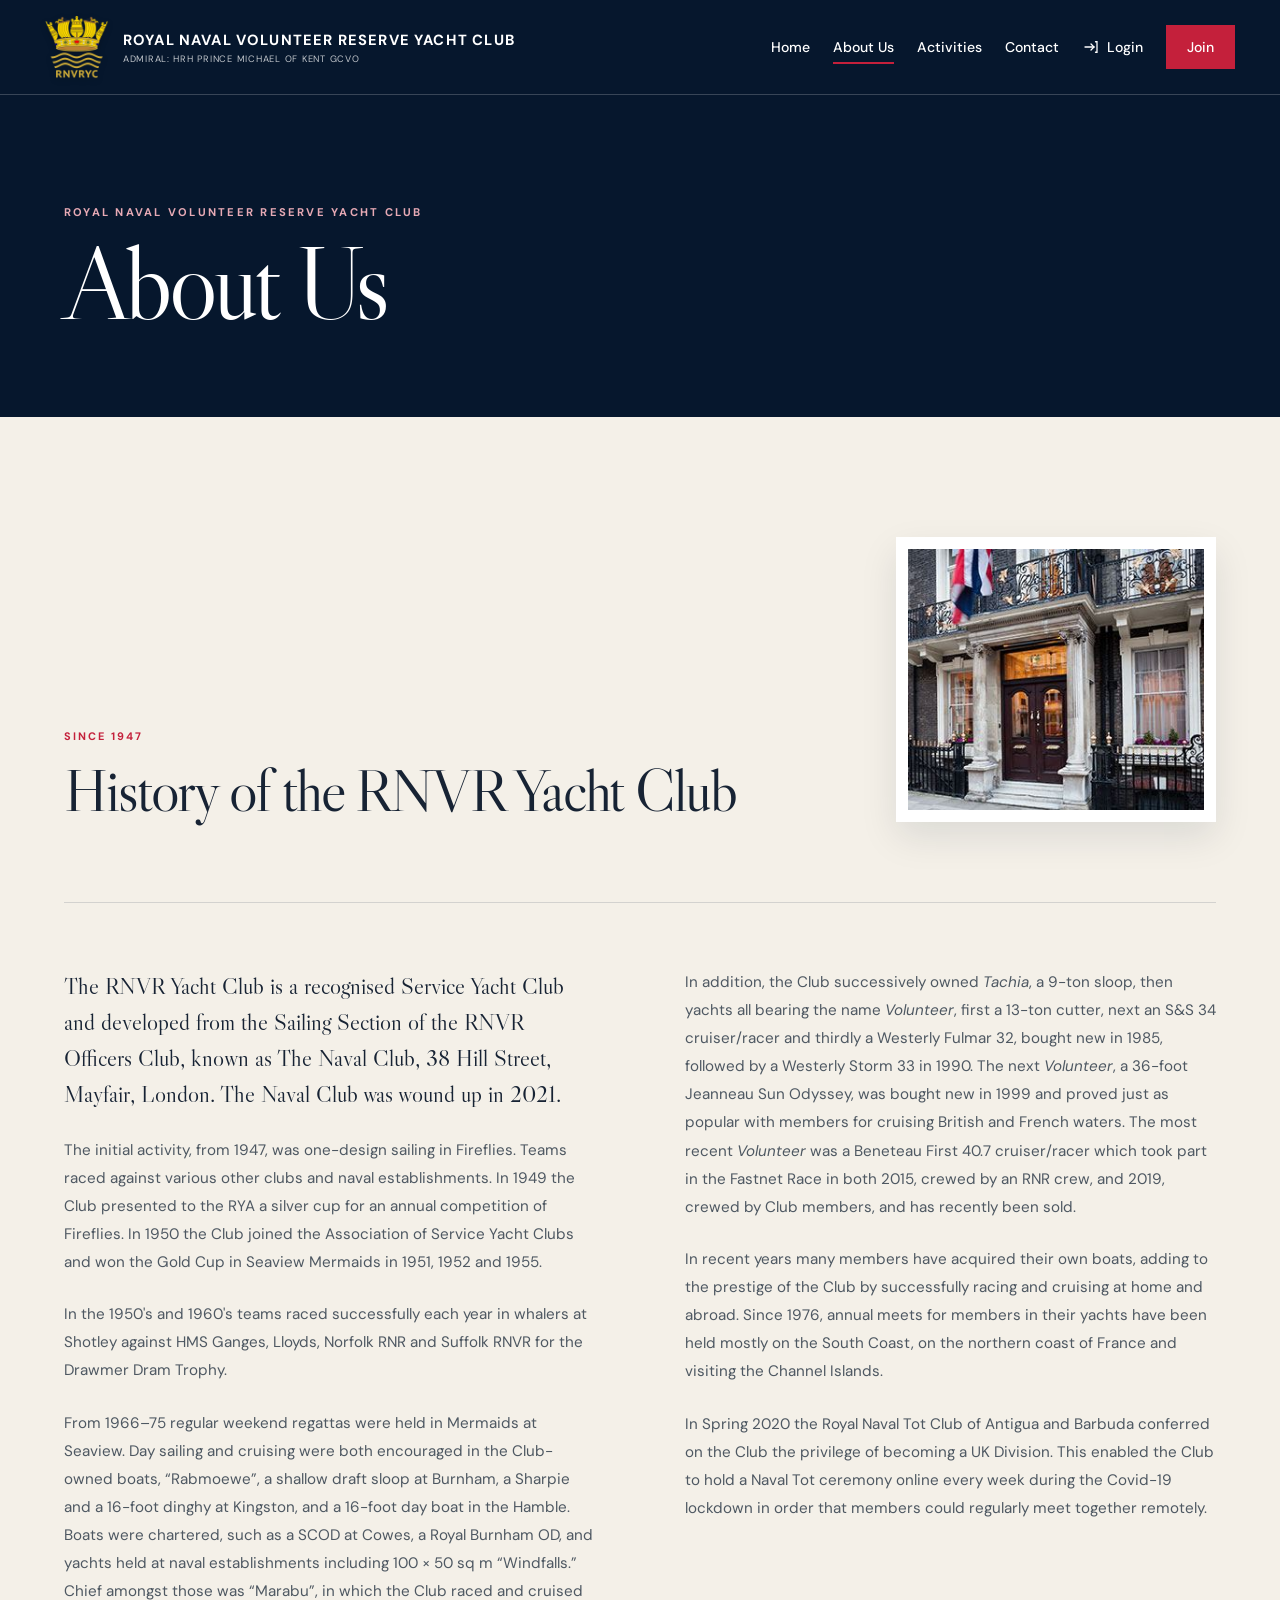
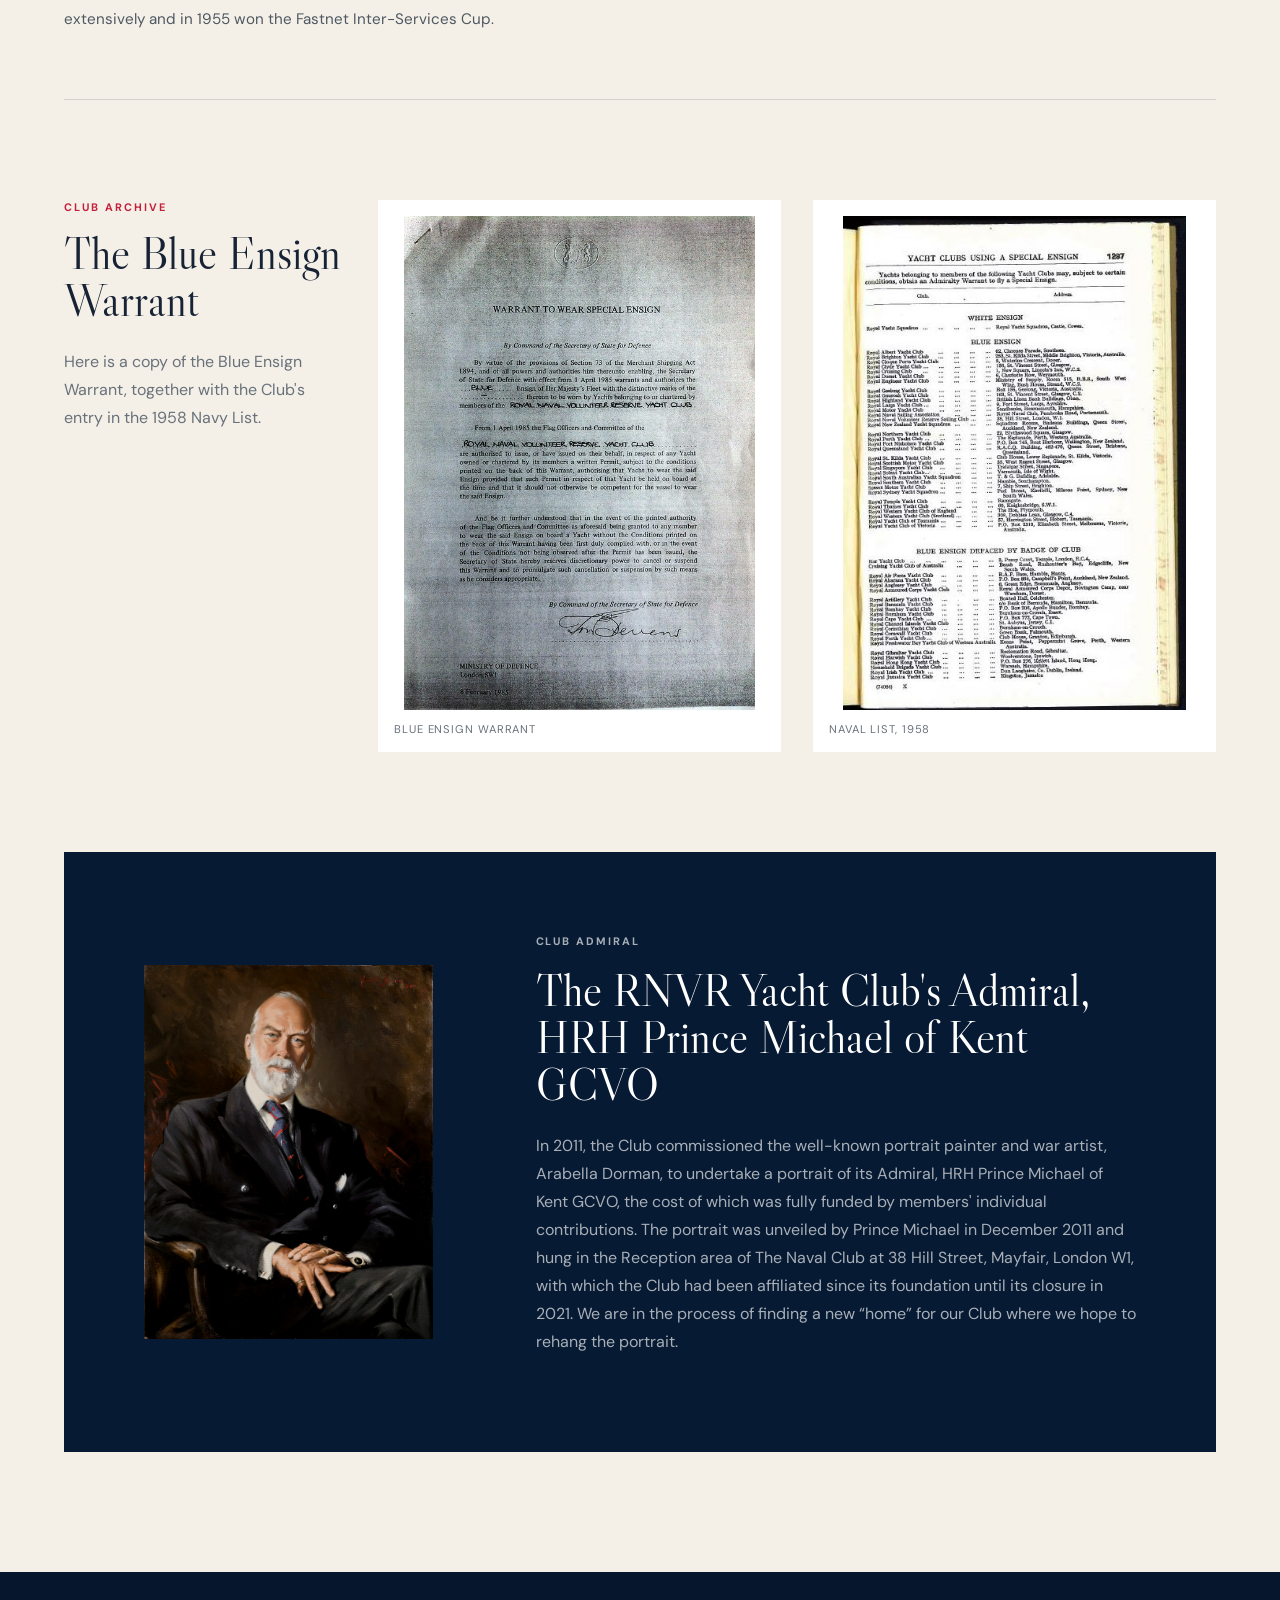
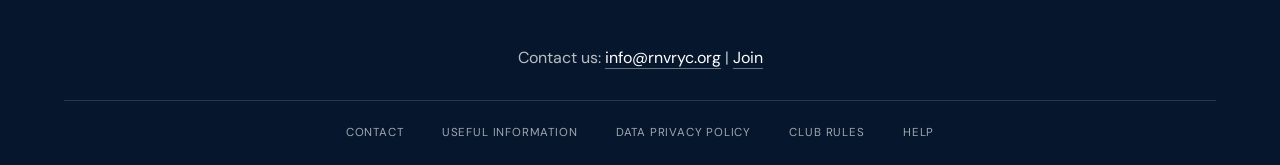
==== about.html @ a98f9b78 "init" ====
<!doctype html>
<html lang="en">
<head>
  <meta charset="utf-8">
  <meta name="viewport" content="width=device-width, initial-scale=1">
  <meta name="description" content="About the Royal Naval Volunteer Reserve Yacht Club, its history and how to contact us.">
  <title>About Us | RNVR Yacht Club</title>
  <link rel="icon" type="image/png" href="assets/favicon.png">
  <link rel="preconnect" href="https://fonts.googleapis.com">
  <link rel="preconnect" href="https://fonts.gstatic.com" crossorigin>
  <link href="https://fonts.googleapis.com/css2?family=DM+Sans:wght@400;500;600;700&amp;family=Libre+Caslon+Display&amp;display=swap" rel="stylesheet">
  <link rel="stylesheet" href="styles.css">
</head>
<body class="info-page about-page">
  <a class="skip-link" href="#main">Skip to content</a>
  <header class="site-header privacy-header">
    <div class="header-inner">
      <a class="brand" href="index.html">
        <img class="brand-crest" src="assets/rnvryc-logo.png" alt="">
        <span><strong>Royal Naval Volunteer Reserve Yacht Club</strong><small>Admiral: HRH Prince Michael of Kent GCVO</small></span>
      </a>
      <button class="menu-toggle" type="button" aria-expanded="false" aria-controls="primary-nav"><span></span><span></span><span></span><b>Menu</b></button>
      <nav id="primary-nav" class="primary-nav" aria-label="Main navigation"><a href="index.html">Home</a><a class="active" href="about.html">About Us</a><a href="activities.html">Activities</a><a href="contact.html">Contact</a><a class="member-link login-link" href="https://www.rnvryc.org/Sys/Login"><svg viewBox="0 0 24 24" aria-hidden="true"><path d="M4 12h12"></path><path d="m12 8 4 4-4 4"></path><path d="M18 5h2v14h-2"></path></svg><span>Login</span></a><a class="nav-join" href="join.html">Join</a></nav>
    </div>
  </header>

  <main id="main">
    <header class="info-hero about-hero">
      <p>Royal Naval Volunteer Reserve Yacht Club</p>
      <h1>About Us</h1>
    </header>

    <section class="history-section section">
      <div class="history-heading">
        <div>
          <p class="about-section-label">Since 1947</p>
          <h2>History of the RNVR Yacht Club</h2>
        </div>
        <img src="assets/history-naval-club.jpg" alt="The Naval Club at 38 Hill Street, Mayfair">
      </div>

      <div class="history-copy">
        <p>The RNVR Yacht Club is a recognised Service Yacht Club and developed from the Sailing Section of the RNVR Officers Club, known as The Naval Club, 38 Hill Street, Mayfair, London. The Naval Club was wound up in 2021.</p>
        <p>The initial activity, from 1947, was one-design sailing in Fireflies. Teams raced against various other clubs and naval establishments. In 1949 the Club presented to the RYA a silver cup for an annual competition of Fireflies. In 1950 the Club joined the Association of Service Yacht Clubs and won the Gold Cup in Seaview Mermaids in 1951, 1952 and 1955.</p>
        <p>In the 1950's and 1960's teams raced successfully each year in whalers at Shotley against HMS Ganges, Lloyds, Norfolk RNR and Suffolk RNVR for the Drawmer Dram Trophy.</p>
        <p>From 1966–75 regular weekend regattas were held in Mermaids at Seaview. Day sailing and cruising were both encouraged in the Club-owned boats, “Rabmoewe”, a shallow draft sloop at Burnham, a Sharpie and a 16-foot dinghy at Kingston, and a 16-foot day boat in the Hamble. Boats were chartered, such as a SCOD at Cowes, a Royal Burnham OD, and yachts held at naval establishments including 100 × 50 sq m “Windfalls.” Chief amongst those was “Marabu”, in which the Club raced and cruised extensively and in 1955 won the Fastnet Inter-Services Cup.</p>
        <p>In addition, the Club successively owned <em>Tachia</em>, a 9-ton sloop, then yachts all bearing the name <em>Volunteer</em>, first a 13-ton cutter, next an S&amp;S 34 cruiser/racer and thirdly a Westerly Fulmar 32, bought new in 1985, followed by a Westerly Storm 33 in 1990. The next <em>Volunteer</em>, a 36-foot Jeanneau Sun Odyssey, was bought new in 1999 and proved just as popular with members for cruising British and French waters. The most recent <em>Volunteer</em> was a Beneteau First 40.7 cruiser/racer which took part in the Fastnet Race in both 2015, crewed by an RNR crew, and 2019, crewed by Club members, and has recently been sold.</p>
        <p>In recent years many members have acquired their own boats, adding to the prestige of the Club by successfully racing and cruising at home and abroad. Since 1976, annual meets for members in their yachts have been held mostly on the South Coast, on the northern coast of France and visiting the Channel Islands.</p>
        <p>In Spring 2020 the Royal Naval Tot Club of Antigua and Barbuda conferred on the Club the privilege of becoming a UK Division. This enabled the Club to hold a Naval Tot ceremony online every week during the Covid-19 lockdown in order that members could regularly meet together remotely.</p>
      </div>

      <div class="history-documents">
        <div>
          <p class="about-section-label">Club archive</p>
          <h3>The Blue Ensign Warrant</h3>
          <p>Here is a copy of the Blue Ensign Warrant, together with the Club's entry in the 1958 Navy List.</p>
        </div>
        <figure><img src="assets/history-blue-ensign-warrant.jpg" alt="The RNVR Yacht Club Blue Ensign Warrant"><figcaption>Blue Ensign Warrant</figcaption></figure>
        <figure><img src="assets/history-naval-list-1958.jpg" alt="RNVR Yacht Club entry in the 1958 Navy List"><figcaption>Naval List, 1958</figcaption></figure>
      </div>

      <div class="history-admiral">
        <img src="assets/prince-michael-portrait.jpg" alt="Portrait of HRH Prince Michael of Kent GCVO">
        <div>
          <p class="about-section-label">Club Admiral</p>
          <h3>The RNVR Yacht Club's Admiral, HRH Prince Michael of Kent GCVO</h3>
          <p>In 2011, the Club commissioned the well-known portrait painter and war artist, Arabella Dorman, to undertake a portrait of its Admiral, HRH Prince Michael of Kent GCVO, the cost of which was fully funded by members' individual contributions. The portrait was unveiled by Prince Michael in December 2011 and hung in the Reception area of The Naval Club at 38 Hill Street, Mayfair, London W1, with which the Club had been affiliated since its foundation until its closure in 2021. We are in the process of finding a new “home” for our Club where we hope to rehang the portrait.</p>
        </div>
      </div>
    </section>
  </main>

  <footer>
    <p class="exact-contact">Contact us: <a href="mailto:info@rnvryc.org">info@rnvryc.org</a> | <a href="join.html">Join</a></p>
    <nav class="footer-nav" aria-label="Footer navigation">
      <a href="contact.html">Contact</a><a href="useful-information.html">Useful information</a><a href="privacy.html">Data Privacy Policy</a><a href="club-rules.html">Club Rules</a><a href="help.html">Help</a>
    </nav>
  </footer>
  <script src="script.js"></script>
</body>
</html>
---- styles.css ----
:root {
  --navy: #071a33;
  --navy-2: #0d294d;
  --brand-blue: #06172d;
  --red: #c4203b;
  --cream: #f4f0e8;
  --paper: #fbfaf7;
  --ink: #172334;
  --muted: #69717a;
  --line: rgba(12, 32, 57, .14);
  --serif: "Libre Caslon Display", Georgia, serif;
  --sans: "DM Sans", Arial, sans-serif;
}

* { box-sizing: border-box; }
html { scroll-behavior: smooth; }
body { margin: 0; color: var(--ink); background: var(--paper); font-family: var(--sans); }
img { display: block; width: 100%; }
a { color: inherit; text-decoration: none; }
button { font: inherit; }
.skip-link { position: fixed; z-index: 100; top: -4rem; left: 1rem; padding: .8rem 1rem; background: white; }
.skip-link:focus { top: 1rem; }

.site-header { position: absolute; z-index: 20; top: 0; left: 0; right: 0; border-bottom: 1px solid rgba(255,255,255,.2); background: var(--brand-blue); color: white; }
.header-inner { max-width: 1440px; height: 94px; margin: auto; padding: 0 3.5vw; display: flex; align-items: center; justify-content: space-between; gap: 2rem; }
.brand { display: flex; align-items: center; gap: 14px; min-width: 340px; }
.brand-crest { width: 64px; height: 64px; object-fit: contain; filter: drop-shadow(0 2px 3px rgba(0,0,0,.22)); }
.brand strong { display: block; white-space: nowrap; letter-spacing: .08em; font-size: .92rem; text-transform: uppercase; }
.brand small { display: block; margin-top: 3px; font-size: .58rem; letter-spacing: .08em; opacity: .75; text-transform: uppercase; }
.primary-nav { display: flex; align-items: center; gap: clamp(1rem, 1.8vw, 2rem); font-size: .88rem; font-weight: 500; }
.primary-nav > a, .nav-group > button { position: relative; color: white; background: none; border: 0; padding: 12px 0; cursor: pointer; white-space: nowrap; }
.login-link { display: inline-flex; align-items: center; gap: 7px; }
.login-link svg { width: 18px; height: 18px; fill: none; stroke: currentColor; stroke-width: 1.7; stroke-linecap: round; }
.primary-nav .active::after { content: ""; position: absolute; height: 2px; left: 0; right: 0; bottom: 4px; background: var(--red); }
.nav-group { position: relative; }
.nav-group button span { margin-left: 3px; opacity: .65; }
.dropdown { position: absolute; top: calc(100% + 8px); left: -20px; width: 210px; padding: 10px; background: white; color: var(--navy); box-shadow: 0 20px 40px rgba(0,0,0,.16); opacity: 0; visibility: hidden; transform: translateY(-6px); transition: .2s; }
.dropdown a { display: block; padding: 11px 12px; font-size: .82rem; }
.dropdown a:hover { background: var(--cream); }
.nav-group:hover .dropdown, .nav-group:focus-within .dropdown, .nav-group.open .dropdown { opacity: 1; visibility: visible; transform: none; }
.nav-join { padding: 12px 20px !important; border: 1px solid var(--red) !important; background: var(--red) !important; }
.nav-join:hover { border-color: #a9142d !important; background: #a9142d !important; }
.member-link { opacity: 1; }
.menu-toggle { display: none; border: 0; background: none; color: white; }

.hero { position: relative; min-height: 780px; height: 94vh; color: white; overflow: hidden; background: var(--navy); }
.hero-image { position: absolute; inset: 0; height: 100%; object-fit: cover; object-position: center; transform: scale(1.03); }
.hero-overlay { position: absolute; inset: 0; background: linear-gradient(90deg, rgba(3,17,36,.88) 0%, rgba(4,19,40,.53) 48%, rgba(5,20,40,.18) 100%), linear-gradient(0deg, rgba(4,18,38,.52), transparent 48%); }
.hero::after { content: ""; position: absolute; bottom: 0; left: 0; width: 100%; height: 6px; background: linear-gradient(90deg, var(--red) 0 30%, white 30% 65%, #244c86 65%); }
.hero-content { position: relative; z-index: 2; max-width: 1440px; height: 100%; margin: auto; padding: 185px 7vw 100px; display: flex; flex-direction: column; justify-content: center; align-items: flex-start; }
.eyebrow, .kicker { margin: 0 0 1.1rem; color: var(--red); font-size: .73rem; font-weight: 700; letter-spacing: .2em; text-transform: uppercase; }
.hero h1 { max-width: 900px; margin: 0; font-family: var(--serif); font-size: clamp(4rem, 7.6vw, 7.6rem); font-weight: 400; line-height: .94; letter-spacing: -.045em; }
.hero h1 em { color: #e8ded1; font-weight: 400; }
.hero-copy { max-width: 620px; margin: 2rem 0; font-size: clamp(1rem, 1.35vw, 1.25rem); line-height: 1.65; color: rgba(255,255,255,.8); }
.content-hero { min-height: 680px; height: 82vh; }
.hero-statement { max-width: 900px; margin: 0; font-family: var(--serif); font-size: clamp(1.8rem, 3.25vw, 3.5rem); line-height: 1.22; color: white; }
.hero-cta { margin-top: 2.2rem; min-width: 145px; }

@keyframes hero-image-in {
  from { opacity: .35; transform: scale(1.1); }
  to { opacity: 1; transform: scale(1.03); }
}
@keyframes hero-copy-in {
  from { opacity: 0; transform: translateY(28px); }
  to { opacity: 1; transform: translateY(0); }
}
.hero-image { animation: hero-image-in 1.4s cubic-bezier(.2,.7,.2,1) both; }
.hero-content h1 { animation: hero-copy-in .9s .18s cubic-bezier(.2,.7,.2,1) both; }
.hero-content .hero-cta { animation: hero-copy-in .8s .38s cubic-bezier(.2,.7,.2,1) both; }

.js-reveal .reveal { opacity: 0; transform: translateY(34px); transition: opacity .7s cubic-bezier(.2,.7,.2,1), transform .7s cubic-bezier(.2,.7,.2,1); transition-delay: var(--reveal-delay, 0ms); }
.js-reveal .reveal.reveal-left { transform: translateX(-34px); }
.js-reveal .reveal.reveal-right { transform: translateX(34px); }
.js-reveal .reveal.is-visible { opacity: 1; transform: translate(0, 0); }
.js-reveal .reveal-image { overflow: hidden; }
.js-reveal .reveal-image img { transform: scale(1.045); transition: transform 1s cubic-bezier(.2,.7,.2,1); }
.js-reveal .reveal-image.is-visible img { transform: scale(1); }
.hero-actions { display: flex; gap: 12px; flex-wrap: wrap; }
.button { display: inline-flex; align-items: center; justify-content: center; gap: 2.2rem; min-height: 54px; padding: 0 23px; font-size: .78rem; font-weight: 700; letter-spacing: .06em; text-transform: uppercase; transition: .25s; }
.button-primary { background: var(--red); color: white; }
.button-primary:hover { background: #a9142d; transform: translateY(-2px); }
.button-ghost { color: white; border: 1px solid rgba(255,255,255,.52); }
.button-ghost:hover { background: white; color: var(--navy); }
.scroll-cue { position: absolute; z-index: 2; right: 4vw; bottom: 45px; display: flex; flex-direction: column; align-items: center; gap: 9px; text-transform: uppercase; font-size: .62rem; letter-spacing: .22em; }
.scroll-cue i { font-size: 1.2rem; font-style: normal; }

.section { padding: 120px max(5vw, calc((100vw - 1280px)/2)); }
.section-label { display: flex; gap: 10px; align-items: center; margin-bottom: 3rem; color: var(--muted); font-size: .68rem; font-weight: 700; letter-spacing: .15em; text-transform: uppercase; }
.section-label span { color: var(--red); }
.section-label::after { content: ""; width: 60px; height: 1px; background: var(--line); }
.section-label.light { color: rgba(255,255,255,.55); }
.section-label.light::after { background: rgba(255,255,255,.25); }
.exact-intro { position: relative; display: grid; grid-template-columns: .65fr 1.35fr; gap: clamp(3rem, 7vw, 7rem); align-items: start; background: var(--paper); }
.exact-intro .intro-rule { width: 110px; height: 2px; margin-bottom: 3rem; background: linear-gradient(90deg, var(--red) 0 38%, var(--navy) 38% 100%); }
.club-title-row { display: flex; align-items: center; gap: 1.5rem; margin-bottom: 2.3rem; }
.club-overview h2 { max-width: 600px; margin: 0; }
.club-overview p { max-width: 680px; margin: 0; color: var(--muted); font-size: 1.08rem; line-height: 1.85; }
.club-pennant { flex: 0 0 auto; width: 165px; height: auto; }
.admiral-feature { width: 100%; max-width: 360px; background: var(--navy); color: white; }
.admiral-feature img { width: 100%; aspect-ratio: 4 / 4.6; object-fit: cover; object-position: center 22%; }
.admiral-feature > div { padding: clamp(1.5rem, 2.5vw, 2.25rem); }
.admiral-feature h3 { margin: 0 0 1rem; font-family: var(--serif); font-size: clamp(1.45rem, 2vw, 2rem); font-weight: 400; line-height: 1.1; }
.admiral-feature p { margin: 0; color: rgba(255,255,255,.68); font-family: var(--serif); font-size: .74rem; font-style: italic; line-height: 1.65; }
.intro-grid { display: grid; grid-template-columns: 1.1fr .9fr; gap: clamp(3rem, 8vw, 8rem); }
h2 { margin: 0; font-family: var(--serif); font-size: clamp(2.8rem, 4.7vw, 5rem); font-weight: 400; line-height: 1.04; letter-spacing: -.035em; }
.intro-copy { padding-top: 2.1rem; color: var(--muted); font-size: 1rem; line-height: 1.8; }
.intro-copy .lead { color: var(--ink); font-size: 1.2rem; }
.text-link { display: inline-flex; gap: 3rem; margin-top: 1.2rem; padding-bottom: 6px; color: var(--navy); border-bottom: 1px solid var(--navy); font-size: .76rem; font-weight: 700; letter-spacing: .08em; text-transform: uppercase; }
.stats { margin-top: 90px; border-top: 1px solid var(--line); border-bottom: 1px solid var(--line); display: grid; grid-template-columns: repeat(4, 1fr); }
.stats > div { padding: 36px 20px; border-right: 1px solid var(--line); }
.stats > div:first-child { padding-left: 0; }
.stats > div:last-child { border-right: 0; }
.stats strong { display: block; color: var(--navy); font-family: var(--serif); font-size: clamp(2.5rem, 4vw, 4rem); font-weight: 400; }
.stats sup { color: var(--red); font-family: var(--sans); font-size: .38em; }
.stats span { color: var(--muted); font-size: .68rem; letter-spacing: .1em; text-transform: uppercase; }

.programme { padding: 0; display: grid; grid-template-columns: 1fr 1fr; background: var(--navy); color: white; }
.programme-image { position: relative; min-height: 820px; overflow: hidden; }
.programme-image img { height: 100%; object-fit: cover; filter: saturate(.8) contrast(1.05); }
.programme-stamp { position: absolute; top: 0; right: 0; width: 150px; height: 150px; padding: 25px; background: var(--red); display: flex; flex-direction: column; justify-content: space-between; }
.programme-stamp strong { font-family: var(--serif); font-size: 2.4rem; font-weight: 400; }
.programme-stamp span { font-size: .65rem; line-height: 1.3; letter-spacing: .13em; text-transform: uppercase; }
.programme-content { padding: 90px clamp(3rem, 6vw, 7rem); display: flex; flex-direction: column; justify-content: center; }
.programme-content h2 { max-width: 610px; }
.programme-content > p:not(.kicker) { max-width: 590px; color: rgba(255,255,255,.68); line-height: 1.7; }
.programme-content .programme-lead { margin: 0 0 2.5rem; color: white; font-family: var(--serif); font-size: clamp(1.65rem, 2.6vw, 2.7rem); line-height: 1.26; letter-spacing: -.02em; }
.programme-detail { max-width: 590px; border-top: 1px solid rgba(255,255,255,.16); border-bottom: 1px solid rgba(255,255,255,.16); }
.programme-detail p { margin: 0; padding: 1.25rem 0; color: rgba(255,255,255,.64); font-size: .92rem; line-height: 1.65; }
.programme-detail p + p { border-top: 1px solid rgba(255,255,255,.12); }
.programme-content .programme-link { margin: 1.8rem 0 0; color: white; font-weight: 600; }
.programme-content .inline-link { color: white; border-bottom: 1px solid var(--red); }
.highlights { margin: 2rem 0; padding: 0; list-style: none; }
.highlights li { padding: 19px 0; border-top: 1px solid rgba(255,255,255,.15); display: grid; grid-template-columns: 46px 1fr; }
.highlights li > span { color: var(--red); font-size: .67rem; }
.highlights strong { font-family: var(--serif); font-size: 1.25rem; font-weight: 400; }
.highlights p { margin: 5px 0 0; color: rgba(255,255,255,.55); font-size: .84rem; line-height: 1.5; }
.button-light { align-self: flex-start; background: white; color: var(--navy); }
.button-light:hover { background: var(--cream); transform: translateY(-2px); }

.experiences-heading { display: grid; grid-template-columns: .55fr 1.3fr .7fr; gap: 3vw; align-items: end; margin-bottom: 55px; }
.experiences-heading .section-label { align-self: start; }
.experiences-heading > p { color: var(--muted); line-height: 1.7; }
.card-grid { display: grid; grid-template-columns: 1.3fr .7fr; grid-auto-rows: 365px; gap: 14px; }
.experience-card { position: relative; overflow: hidden; color: white; background: var(--navy); }
.experience-card img { height: 100%; object-fit: cover; transition: transform .55s; }
.experience-card::after { content: ""; position: absolute; inset: 0; background: linear-gradient(0deg, rgba(3,15,31,.88), transparent 65%); }
.experience-card:hover img { transform: scale(1.04); }
.experience-card > div { position: absolute; z-index: 2; left: 32px; right: 28px; bottom: 28px; }
.experience-card p { margin: 0 0 7px; color: #e5b4bc; font-size: .65rem; font-weight: 700; letter-spacing: .16em; text-transform: uppercase; }
.experience-card h3 { margin: 0; font-family: var(--serif); font-size: 2rem; font-weight: 400; }
.card-number { position: absolute; z-index: 2; top: 24px; left: 25px; font-size: .65rem; letter-spacing: .12em; }
.round-arrow { position: absolute; right: 0; bottom: 0; width: 44px; height: 44px; border: 1px solid rgba(255,255,255,.6); border-radius: 50%; display: grid; place-items: center; }
.card-wide { grid-column: 1 / -1; }
.card-wide img { object-position: center 40%; }

.benefits { background: #122b4b; color: white; }
.benefits-heading { margin-bottom: 70px; }
.benefits-heading > p { color: rgba(255,255,255,.62); line-height: 1.75; }
.benefit-list { border-top: 1px solid rgba(255,255,255,.2); }
.benefit-list > div { display: grid; grid-template-columns: .25fr 1fr 1fr; gap: 2rem; align-items: start; padding: 28px 0; border-bottom: 1px solid rgba(255,255,255,.15); }
.benefit-list span { color: var(--red); font-size: .68rem; }
.benefit-list strong { font-family: var(--serif); font-size: 1.45rem; font-weight: 400; }
.benefit-list p { margin: 0; color: rgba(255,255,255,.55); font-size: .9rem; line-height: 1.6; }
.benefits-copy { display: grid; grid-template-columns: 1fr 1fr; gap: 3rem; max-width: 980px; margin-top: 2.2rem; color: rgba(255,255,255,.68); line-height: 1.75; }
.benefits-copy p { margin: 0; }
.exact-benefits { display: grid; grid-template-columns: repeat(4, 1fr); gap: 14px; margin: 0; padding: 0; list-style: none; counter-reset: benefits; }
.exact-benefits li { position: relative; min-height: 245px; padding: 70px 24px 26px; border: 1px solid rgba(255,255,255,.16); background: rgba(255,255,255,.045); font-family: var(--serif); font-size: 1.2rem; line-height: 1.45; counter-increment: benefits; transition: transform .25s, background .25s, border-color .25s; }
.exact-benefits li::before { content: counter(benefits, decimal-leading-zero); position: absolute; top: 24px; left: 24px; color: var(--red); font-family: var(--sans); font-size: .66rem; letter-spacing: .1em; }
.exact-benefits li::after { content: ""; position: absolute; top: 30px; right: 24px; width: 34px; height: 1px; background: rgba(255,255,255,.25); }
.exact-benefits li:hover { transform: translateY(-4px); border-color: rgba(255,255,255,.35); background: rgba(255,255,255,.08); }
.six-cards { grid-template-columns: repeat(3, 1fr); grid-auto-rows: 320px; }
.six-cards .experience-card { grid-column: auto; }
.exact-experiences { background: var(--cream); }
.exact-contact { margin: 0; text-align: center; color: rgba(255,255,255,.72); }
.exact-contact a { color: white; border-bottom: 1px solid rgba(255,255,255,.4); }

.join-cta { position: relative; min-height: 590px; color: white; display: grid; place-items: center; text-align: center; overflow: hidden; }
.join-cta > img, .join-overlay { position: absolute; inset: 0; height: 100%; object-fit: cover; }
.join-overlay { background: rgba(4,20,42,.73); }
.join-content { position: relative; max-width: 760px; padding: 80px 25px; }
.join-content h2 { font-size: clamp(4rem, 8vw, 7.5rem); }
.join-content p:not(.eyebrow) { margin: 1.5rem auto 2rem; color: rgba(255,255,255,.78); font-size: 1.1rem; }

.events-section { background: var(--brand-blue); color: white; }
.events-heading { display: grid; grid-template-columns: .35fr 1.65fr; gap: 3rem; align-items: end; margin-bottom: 55px; }
.events-label { margin: 0 0 .7rem; color: var(--red); font-size: .7rem; font-weight: 700; letter-spacing: .2em; text-transform: uppercase; }
.events-table { width: 100%; border-collapse: collapse; border-top: 2px solid rgba(255,255,255,.75); }
.events-table th { padding: 18px 20px; color: rgba(255,255,255,.48); font-size: .65rem; font-weight: 700; letter-spacing: .12em; text-align: left; text-transform: uppercase; }
.events-table th:first-child { width: 18%; }
.events-table th:nth-child(2) { width: 39%; }
.events-table td { padding: 22px 20px; border-top: 1px solid rgba(255,255,255,.14); font-size: .9rem; line-height: 1.5; vertical-align: top; }
.events-table td:first-child { color: var(--red); font-size: .76rem; font-weight: 700; letter-spacing: .04em; white-space: nowrap; }
.events-table td:nth-child(2) { color: white; font-family: var(--serif); font-size: 1.15rem; }
.events-table td:last-child { color: rgba(255,255,255,.58); }
.events-table tbody tr { transition: background .2s; }
.events-table tbody tr:hover { background: rgba(255,255,255,.055); }
.event-type { color: var(--red); font-family: var(--sans); font-size: .62rem; font-weight: 700; letter-spacing: .08em; white-space: nowrap; }

.join-now { background: var(--paper); }
.join-heading { display: grid; grid-template-columns: 1.25fr .75fr; gap: 8vw; align-items: end; margin-bottom: 65px; }
.join-heading > p { margin: 0; color: var(--muted); font-size: 1.05rem; line-height: 1.7; }
.join-label { margin: 0 0 1rem; color: var(--red); font-size: .7rem; font-weight: 700; letter-spacing: .2em; text-transform: uppercase; }
.join-benefits { display: grid; grid-template-columns: repeat(2, 1fr); border-top: 1px solid var(--line); }
.join-benefits p { position: relative; min-height: 150px; margin: 0; padding: 30px 38px 30px 58px; border-right: 1px solid var(--line); border-bottom: 1px solid var(--line); font-family: var(--serif); font-size: 1.25rem; line-height: 1.45; }
.join-benefits p::before { content: "→"; position: absolute; left: 0; color: var(--red); font-family: var(--sans); font-size: .9rem; }
.join-benefits p:nth-child(even) { border-right: 0; }
.join-benefits p:last-child { grid-column: 1 / -1; border-right: 0; }
.join-block { margin-top: 110px; padding-top: 55px; border-top: 1px solid var(--line); }
.join-block h3, .join-notices h3 { margin: 0 0 1.4rem; font-family: var(--serif); font-size: clamp(2rem, 3vw, 3.2rem); font-weight: 400; line-height: 1.05; }
.join-block p, .join-block li, .join-notices p { color: var(--muted); line-height: 1.7; }
.eligibility-block { display: grid; grid-template-columns: .75fr 1.25fr; gap: 8vw; }
.eligibility-block > div:first-child > p:first-of-type { color: var(--ink); font-size: 1.1rem; }
.service-logos { display: grid; grid-template-columns: repeat(5, 72px); gap: 8px; margin-top: 1.5rem; }
.service-logos img { width: 72px; height: 60px; padding: 6px; object-fit: contain; background: white; border: 1px solid var(--line); }
.eligibility-block ul { margin: 0 0 1.5rem; padding: 0; list-style: none; border-top: 1px solid var(--line); }
.eligibility-block li { position: relative; padding: 15px 0 15px 30px; border-bottom: 1px solid var(--line); }
.eligibility-block li::before { content: "—"; position: absolute; left: 0; color: var(--red); }
.join-notices { display: grid; grid-template-columns: 1fr 1fr; gap: 14px; margin-top: 70px; }
.join-notices article { padding: 42px; background: var(--cream); }
.join-notices strong { color: var(--red); font-family: var(--serif); font-size: 2rem; font-weight: 400; }

.member-shop { background: var(--cream); }
.shop-heading { display: grid; grid-template-columns: 1.2fr .8fr; gap: 7vw; align-items: end; margin-bottom: 60px; }
.shop-label { margin: 0 0 1rem; color: var(--red); font-size: .7rem; font-weight: 700; letter-spacing: .2em; text-transform: uppercase; }
.shop-access p { margin: 0 0 1.2rem; color: var(--muted); line-height: 1.7; }
.shop-grid { display: grid; grid-template-columns: repeat(5, minmax(0, 1fr)); gap: 14px; }
.shop-card { position: relative; min-width: 0; background: white; border: 1px solid var(--line); transition: transform .25s, box-shadow .25s; }
.shop-card:hover { transform: translateY(-5px); box-shadow: 0 18px 40px rgba(7,26,51,.1); }
.shop-image { position: relative; aspect-ratio: 1 / 1; overflow: hidden; background: white; border-bottom: 1px solid var(--line); }
.shop-image::after { content: "Members only"; position: absolute; top: 12px; left: 12px; padding: 6px 8px; background: var(--navy); color: white; font-size: .55rem; font-weight: 700; letter-spacing: .09em; text-transform: uppercase; }
.shop-image img { width: 100%; height: 100%; padding: 14px; object-fit: contain; transition: transform .35s; }
.shop-card:hover .shop-image img { transform: scale(1.035); }
.shop-card-info { min-height: 125px; padding: 20px; display: flex; flex-direction: column; justify-content: space-between; gap: 1rem; }
.shop-card-info h3 { margin: 0; font-family: var(--serif); font-size: 1.06rem; font-weight: 400; line-height: 1.3; }
.shop-card-info span { color: var(--red); font-size: .8rem; font-weight: 700; }
.shop-card.out-of-stock .shop-image img { filter: grayscale(1); opacity: .55; }
.shop-card.out-of-stock .shop-card-info span { color: var(--muted); text-transform: uppercase; letter-spacing: .08em; }
.blue-ensign-note { display: grid; grid-template-columns: 180px 1fr; gap: 3rem; align-items: center; margin-top: 60px; padding: 40px; background: var(--navy); color: white; }
.blue-ensign-image { width: 180px; height: 150px; object-fit: cover; object-position: center; }
.blue-ensign-note h3 { margin: 0 0 1rem; font-family: var(--serif); font-size: 2.2rem; font-weight: 400; }
.blue-ensign-note p { margin: .55rem 0; color: rgba(255,255,255,.66); font-size: .86rem; line-height: 1.65; }
.blue-ensign-note a { color: white; border-bottom: 1px solid var(--red); }

footer { padding: 75px max(5vw, calc((100vw - 1280px)/2)) 25px; background: var(--brand-blue); color: white; }
.footer-top { display: grid; grid-template-columns: 2fr repeat(3, 1fr); gap: 5vw; padding-bottom: 70px; }
.footer-brand img { width: 110px; margin: -20px 0 18px; }
.footer-brand strong { display: block; font-family: var(--serif); font-size: 2.7rem; font-weight: 400; letter-spacing: .08em; }
.footer-brand p, .footer-contact p { color: rgba(255,255,255,.5); line-height: 1.55; }
.footer-top h3 { margin: 0 0 20px; color: rgba(255,255,255,.42); font-size: .64rem; letter-spacing: .16em; text-transform: uppercase; }
.footer-top > div:not(:first-child) a { display: block; padding: 5px 0; font-size: .85rem; color: rgba(255,255,255,.83); }
.footer-bottom { padding-top: 22px; border-top: 1px solid rgba(255,255,255,.12); display: flex; justify-content: space-between; color: rgba(255,255,255,.4); font-size: .65rem; letter-spacing: .06em; text-transform: uppercase; }
.footer-bottom a { color: white; }
.footer-nav { display: flex; justify-content: center; gap: clamp(1.2rem, 3vw, 3rem); margin-top: 32px; padding-top: 24px; border-top: 1px solid rgba(255,255,255,.14); }
.footer-nav a { color: rgba(255,255,255,.62); font-size: .72rem; letter-spacing: .07em; text-transform: uppercase; }
.footer-nav a:hover, .footer-nav a[aria-current="page"] { color: white; }

.privacy-page { background: var(--paper); }
.privacy-header { position: absolute; }
.privacy-home { display: inline-flex; align-items: center; gap: 1.2rem; padding-bottom: 5px; border-bottom: 1px solid rgba(255,255,255,.5); font-size: .76rem; font-weight: 700; letter-spacing: .06em; text-transform: uppercase; }
.policy-hero { padding: 210px max(5vw, calc((100vw - 1280px)/2)) 100px; background: var(--brand-blue); color: white; }
.policy-hero > p:first-child { margin: 0 0 1.3rem; color: #e7aab5; font-size: .7rem; font-weight: 700; letter-spacing: .2em; text-transform: uppercase; }
.policy-hero h1 { max-width: 900px; margin: 0; font-family: var(--serif); font-size: clamp(4rem, 8vw, 7.5rem); font-weight: 400; line-height: .95; letter-spacing: -.045em; }
.policy-date { margin: 2rem 0 0; color: rgba(255,255,255,.58); font-size: .78rem; }
.policy-layout { display: grid; grid-template-columns: 280px minmax(0, 820px); justify-content: center; gap: clamp(4rem, 8vw, 9rem); padding: 110px max(5vw, calc((100vw - 1280px)/2)); }
.policy-index { align-self: start; position: sticky; top: 30px; }
.policy-index > p { margin: 0 0 20px; color: var(--red); font-size: .68rem; font-weight: 700; letter-spacing: .15em; text-transform: uppercase; }
.policy-index nav { border-top: 1px solid var(--line); }
.policy-index a { display: block; padding: 10px 0; border-bottom: 1px solid var(--line); color: var(--muted); font-size: .73rem; line-height: 1.35; }
.policy-index a:hover { color: var(--red); }
.policy-content section { padding: 0 0 75px; margin-bottom: 75px; border-bottom: 1px solid var(--line); scroll-margin-top: 30px; }
.policy-content section:last-child { border-bottom: 0; }
.policy-content h2 { margin-bottom: 2.2rem; font-size: clamp(2.3rem, 4vw, 4rem); }
.policy-content h3 { margin: 2.4rem 0 .8rem; font-family: var(--serif); font-size: 1.55rem; font-weight: 400; }
.policy-content p, .policy-content li { color: #58616b; font-size: .97rem; line-height: 1.85; }
.policy-content p { margin: 0 0 1.25rem; }
.policy-content ul { margin: 1.2rem 0 1.8rem; padding: 0; list-style: none; }
.policy-content li { position: relative; padding: 10px 0 10px 28px; border-bottom: 1px solid rgba(12,32,57,.08); }
.policy-content li::before { content: "—"; position: absolute; left: 0; color: var(--red); }
.policy-content a { color: var(--navy); border-bottom: 1px solid var(--red); }
.policy-content strong { color: var(--ink); }
.policy-parties { display: grid; grid-template-columns: 190px 1fr; column-gap: 2rem; margin-top: 2.5rem; }
.policy-parties h3, .policy-parties p { margin: 0; padding: 20px 0; border-top: 1px solid var(--line); }
.policy-parties h3 { font-size: 1.15rem; }
.policy-contact { padding: 55px !important; background: var(--cream); border: 0 !important; }

.info-page { background: var(--paper); }
.info-hero { padding: 205px max(5vw, calc((100vw - 1280px)/2)) 85px; background: var(--brand-blue); color: white; }
.info-hero p { margin: 0 0 1rem; color: #e7aab5; font-size: .7rem; font-weight: 700; letter-spacing: .2em; text-transform: uppercase; }
.info-hero h1 { margin: 0; font-family: var(--serif); font-size: clamp(4rem, 8vw, 7.2rem); font-weight: 400; line-height: .95; letter-spacing: -.045em; }
.info-content { padding: 100px max(5vw, calc((100vw - 1280px)/2)); }
.info-intro { display: grid; grid-template-columns: 1fr 1fr; gap: 8vw; align-items: start; margin-bottom: 65px; }
.info-intro h2 { font-size: clamp(2.8rem, 5vw, 5rem); }
.info-intro p { margin: 1rem 0 0; color: var(--muted); font-size: 1.05rem; line-height: 1.8; }
.contact-grid, .resource-grid { display: grid; grid-template-columns: repeat(2, 1fr); gap: 14px; }
.contact-grid article, .resource-grid > a { position: relative; min-height: 260px; padding: 35px; border: 1px solid var(--line); background: white; }
.contact-grid article > span, .resource-grid > a > span { color: var(--red); font-size: .65rem; letter-spacing: .12em; }
.contact-grid h3, .resource-grid h3 { margin: 55px 0 12px; font-family: var(--serif); font-size: 1.8rem; font-weight: 400; }
.contact-grid p, .resource-grid p { color: var(--muted); font-size: .9rem; line-height: 1.65; }
.contact-grid a { display: inline-block; margin-top: 12px; color: var(--navy); border-bottom: 1px solid var(--red); font-size: .85rem; }
.resource-grid > a { transition: transform .25s, background .25s; }
.resource-grid > a:hover { transform: translateY(-4px); background: var(--cream); }
.rules-content { display: grid; grid-template-columns: 1.5fr .5fr; gap: 8vw; }
.rules-content > div > h2 { margin-bottom: 2rem; }
.rules-content > div > p { max-width: 720px; color: var(--muted); font-size: 1rem; line-height: 1.8; }
.rules-content > div > .button { margin-top: 1.5rem; color: white; }
.rules-content aside { padding: 35px; background: var(--cream); align-self: start; }
.rules-content aside h3 { margin: 0 0 22px; font-family: var(--serif); font-size: 1.6rem; font-weight: 400; }
.rules-content aside a { display: flex; justify-content: space-between; gap: 1rem; padding: 14px 0; border-top: 1px solid var(--line); color: var(--muted); font-size: .82rem; }

.about-section-label { margin: 0 0 1rem; color: var(--red); font-size: .68rem; font-weight: 700; letter-spacing: .18em; text-transform: uppercase; }
.about-contact { background: var(--paper); }
.about-contact > .about-section-label { margin-bottom: 22px; }
.about-contact .contact-grid article p a { display: inline; margin: 0; }
.history-section { background: var(--cream); }
.history-heading { display: grid; grid-template-columns: 1.3fr .7fr; gap: 7vw; align-items: end; margin-bottom: 80px; }
.history-heading h2 { max-width: 800px; }
.history-heading img { width: 100%; max-width: 320px; justify-self: end; border: 12px solid white; box-shadow: 0 15px 35px rgba(7,26,51,.1); }
.history-copy { columns: 2; column-gap: 7vw; padding: 65px 0; border-top: 1px solid var(--line); border-bottom: 1px solid var(--line); }
.history-copy p { break-inside: avoid; margin: 0 0 1.5rem; color: #4e5862; font-size: .95rem; line-height: 1.85; }
.history-copy p:first-child { color: var(--ink); font-family: var(--serif); font-size: 1.45rem; line-height: 1.55; }
.history-documents { display: grid; grid-template-columns: .7fr 1fr 1fr; gap: 2rem; align-items: start; padding: 100px 0; }
.history-documents h3, .history-admiral h3 { margin: 0 0 1.5rem; font-family: var(--serif); font-size: clamp(2rem, 3.5vw, 3.5rem); font-weight: 400; line-height: 1.05; }
.history-documents > div > p:last-child, .history-admiral p { color: var(--muted); line-height: 1.75; }
.history-documents figure { margin: 0; padding: 16px; background: white; }
.history-documents figure img { width: 100%; aspect-ratio: 3 / 4; object-fit: contain; }
.history-documents figcaption { padding-top: 12px; color: var(--muted); font-size: .7rem; letter-spacing: .08em; text-transform: uppercase; }
.history-admiral { display: grid; grid-template-columns: .65fr 1.35fr; gap: 8vw; align-items: center; padding: 80px; background: var(--navy); color: white; }
.history-admiral img { width: 100%; max-width: 340px; }
.history-admiral h3 { color: white; }
.history-admiral p { color: rgba(255,255,255,.65); }

.activities-hero { position: relative; min-height: 700px; display: flex; align-items: flex-end; overflow: hidden; color: white; }
.activities-hero > img, .activities-hero > div { position: absolute; inset: 0; width: 100%; height: 100%; object-fit: cover; }
.activities-hero > div { background: linear-gradient(90deg, rgba(4,19,40,.82), rgba(4,19,40,.22)); }
.activities-hero > section { position: relative; z-index: 1; width: 100%; padding: 180px max(5vw, calc((100vw - 1280px)/2)) 90px; }
.activities-hero p { margin: 0 0 1rem; color: #e7aab5; font-size: .7rem; font-weight: 700; letter-spacing: .2em; text-transform: uppercase; }
.activities-hero h1 { margin: 0; font-family: var(--serif); font-size: clamp(5rem, 10vw, 9rem); font-weight: 400; line-height: .9; letter-spacing: -.05em; }
.activity-intro { display: grid; grid-template-columns: 1.2fr .8fr; gap: 8vw; align-items: end; }
.activity-intro > p { margin: 0; color: var(--muted); font-size: 1.05rem; line-height: 1.8; }
.activity-features { padding-top: 0; display: grid; grid-template-columns: repeat(3, 1fr); gap: 14px; }
.activity-features article { background: var(--cream); }
.activity-features article > img { aspect-ratio: 1 / .82; object-fit: cover; }
.activity-features article > div { padding: 30px; }
.activity-features span, .activity-highlight-list span { color: var(--red); font-size: .65rem; letter-spacing: .12em; }
.activity-features h2 { margin: 2.5rem 0 1rem; font-size: clamp(2rem, 3vw, 3rem); }
.activity-features p { color: var(--muted); font-size: .9rem; line-height: 1.7; }
.activity-highlights { display: grid; grid-template-columns: .8fr 1.2fr; gap: 8vw; background: var(--paper); }
.activity-highlight-list { border-top: 1px solid var(--line); }
.activity-highlight-list article { display: grid; grid-template-columns: 50px 1fr; padding: 28px 0; border-bottom: 1px solid var(--line); }
.activity-highlight-list h3 { margin: 0; font-family: var(--serif); font-size: 1.55rem; font-weight: 400; }
.activity-highlight-list p { grid-column: 2; margin: 8px 0 0; color: var(--muted); font-size: .88rem; line-height: 1.7; }

.join-page-hero { position: relative; min-height: 650px; display: flex; align-items: flex-end; overflow: hidden; color: white; }
.join-page-hero > img, .join-page-hero > div { position: absolute; inset: 0; width: 100%; height: 100%; object-fit: cover; }
.join-page-hero > div { background: linear-gradient(90deg, rgba(4,19,40,.86), rgba(4,19,40,.35)); }
.join-page-hero > section { position: relative; z-index: 1; width: 100%; padding: 180px max(5vw, calc((100vw - 1280px)/2)) 90px; }
.join-page-hero p { margin: 0 0 1rem; color: #e7aab5; font-size: .7rem; font-weight: 700; letter-spacing: .2em; text-transform: uppercase; }
.join-page-hero h1 { margin: 0; font-family: var(--serif); font-size: clamp(5rem, 10vw, 9rem); font-weight: 400; line-height: .9; letter-spacing: -.05em; }
.join-page-content { background: var(--paper); }
.join-policy-links { display: flex; gap: 12px; flex-wrap: wrap; margin-top: 25px !important; }
.join-policy-links a { padding: 10px 14px; border: 1px solid var(--line); color: var(--ink); font-size: .7rem; font-weight: 700; letter-spacing: .08em; text-transform: uppercase; }
.join-category-grid { display: grid; grid-template-columns: repeat(3, 1fr); gap: 14px; }
.join-category-grid article { padding: 30px; border: 1px solid var(--line); background: white; }
.join-category-grid article > span { display: block; margin-bottom: 45px; color: var(--red); font-size: .68rem; letter-spacing: .12em; }
.join-category-grid h4 { margin: 0 0 25px; font-family: var(--serif); font-size: 1.65rem; font-weight: 400; }
.join-category-grid ul { margin: 0; padding: 0; list-style: none; }
.join-category-grid li { padding: 13px 0; border-top: 1px solid var(--line); color: var(--muted); font-size: .85rem; line-height: 1.65; }
.join-process { display: grid; grid-template-columns: 1fr 1fr; gap: 7vw; }
.join-process p { color: var(--muted); font-size: .92rem; line-height: 1.75; }
.join-process a { color: var(--navy); border-bottom: 1px solid var(--red); }
.join-process strong { color: var(--ink); }
.join-application { margin-top: 100px; padding: 50px; display: flex; align-items: center; justify-content: space-between; gap: 2rem; background: var(--navy); color: white; }
.join-application h2 { color: white; }

@media (max-width: 1050px) {
  .menu-toggle { display: flex; position: relative; z-index: 2; width: 52px; height: 52px; align-items: center; justify-content: center; flex-direction: column; gap: 5px; cursor: pointer; }
  .brand { position: relative; z-index: 2; }
  .menu-toggle span { display: block; width: 25px; height: 2px; background: white; transition: .25s; }
  .menu-toggle b { position: absolute; overflow: hidden; width: 1px; height: 1px; clip: rect(0 0 0 0); }
  .menu-toggle[aria-expanded="true"] span:nth-child(1) { transform: translateY(7px) rotate(45deg); }
  .menu-toggle[aria-expanded="true"] span:nth-child(2) { opacity: 0; }
  .menu-toggle[aria-expanded="true"] span:nth-child(3) { transform: translateY(-7px) rotate(-45deg); }
  .primary-nav { position: fixed; inset: 0; padding: 110px 7vw 40px; background: var(--brand-blue); flex-direction: column; align-items: stretch; gap: 0; transform: translateX(100%); transition: .35s; overflow-y: auto; }
  .primary-nav.open { transform: none; }
  .primary-nav > a, .nav-group > button { width: 100%; display: flex; justify-content: space-between; padding: 17px 0; border-bottom: 1px solid rgba(255,255,255,.13) !important; font-family: var(--serif); font-size: 1.75rem; text-align: left; }
  .nav-join { margin-top: 20px; padding: 17px !important; justify-content: center !important; font-family: var(--sans) !important; font-size: .8rem !important; }
  .dropdown { position: static; width: 100%; max-height: 0; padding: 0; background: transparent; color: white; box-shadow: none; opacity: 1; visibility: visible; transform: none; overflow: hidden; transition: max-height .3s; }
  .nav-group.open .dropdown { max-height: 300px; padding: 8px 0; }
  .dropdown a { padding: 10px 18px; color: rgba(255,255,255,.68); }
  .nav-group:hover .dropdown:not(.force-open) { max-height: 0; padding: 0; }
  .nav-group.open:hover .dropdown { max-height: 300px; padding: 8px 0; }
  .programme { grid-template-columns: 1fr; }
  .programme-image { min-height: 560px; }
  .exact-intro { grid-template-columns: 1fr 1fr; }
  .exact-benefits { grid-template-columns: repeat(2, 1fr); }
  .experiences-heading { grid-template-columns: 1fr 2fr; }
  .experiences-heading > p { grid-column: 2; }
  .six-cards { grid-template-columns: repeat(2, 1fr); }
  .shop-grid { grid-template-columns: repeat(3, minmax(0, 1fr)); }
  .policy-layout { grid-template-columns: 220px minmax(0, 1fr); gap: 4rem; }
  .rules-content { grid-template-columns: 1fr .6fr; gap: 4rem; }
  .history-documents { grid-template-columns: 1fr 1fr; }
  .history-documents > div { grid-column: 1 / -1; }
  .activity-features { grid-template-columns: 1fr 1fr; }
  .activity-features article:last-child { grid-column: 1 / -1; }
  .join-category-grid { grid-template-columns: 1fr; }
}

@media (max-width: 700px) {
  .header-inner { height: 78px; padding: 0 20px; }
  .brand { min-width: 0; }
  .brand-crest { width: 52px; height: 52px; }
  .brand strong { max-width: 190px; white-space: normal; font-size: clamp(.62rem, 2.8vw, .78rem); line-height: 1.15; letter-spacing: .045em; }
  .brand small { display: none; }
  .hero { height: 90vh; min-height: 680px; }
  .content-hero { height: auto; min-height: 720px; }
  .hero-content { padding: 130px 22px 80px; justify-content: flex-end; }
  .hero h1 { font-size: clamp(3.3rem, 16vw, 5rem); }
  .hero-copy { margin: 1.3rem 0; font-size: .95rem; }
  .hero-statement { margin: 0; font-size: 1.38rem; line-height: 1.34; }
  .hero-actions { width: 100%; }
  .hero-actions .button { flex: 1; gap: .8rem; padding: 0 13px; font-size: .68rem; }
  .scroll-cue { display: none; }
  .section { padding: 80px 22px; }
  .events-heading { display: block; }
  .events-heading .events-label { margin-bottom: 1rem; }
  .events-table thead { position: absolute; overflow: hidden; width: 1px; height: 1px; clip: rect(0 0 0 0); }
  .events-table, .events-table tbody, .events-table tr, .events-table td { display: block; width: 100%; }
  .events-table { border-top: 0; }
  .events-table tr { margin-bottom: 14px; padding: 22px; border: 1px solid rgba(255,255,255,.16); background: rgba(255,255,255,.055); }
  .events-table td { position: relative; padding: 7px 0 7px 102px; border: 0; min-height: 34px; }
  .events-table td::before { position: absolute; left: 0; top: 8px; color: rgba(255,255,255,.42); font-family: var(--sans); font-size: .58rem; font-weight: 700; letter-spacing: .1em; text-transform: uppercase; }
  .events-table td:nth-child(1)::before { content: "Date"; }
  .events-table td:nth-child(2)::before { content: "Event"; }
  .events-table td:nth-child(3)::before { content: "Location"; }
  .events-table td:first-child { white-space: normal; }
  .exact-intro { grid-template-columns: 1fr; gap: 3rem; }
  .exact-intro .intro-rule { width: 90px; }
  .exact-benefits { grid-template-columns: 1fr; }
  .exact-benefits li { min-height: 0; }
  .section-label { margin-bottom: 2rem; }
  .intro-grid, .benefits-heading { grid-template-columns: 1fr; gap: 1rem; }
  .benefits-copy { grid-template-columns: 1fr; gap: 1rem; }
  .intro-copy { padding-top: 1rem; }
  .stats { grid-template-columns: 1fr 1fr; margin-top: 55px; }
  .stats > div { border-bottom: 1px solid var(--line); padding: 25px 14px; }
  .stats > div:nth-child(2) { border-right: 0; }
  .programme-image { min-height: 430px; }
  .programme-stamp { width: 110px; height: 110px; padding: 18px; }
  .programme-stamp strong { font-size: 1.8rem; }
  .programme-content { padding: 72px 22px; }
  .experiences-heading { display: block; }
  .experiences-heading > p { margin-top: 1.5rem; }
  .card-grid { grid-template-columns: 1fr; grid-auto-rows: 320px; }
  .six-cards { grid-template-columns: 1fr; }
  .card-wide { grid-column: auto; }
  .benefits-heading { margin-bottom: 45px; }
  .benefit-list > div { grid-template-columns: 35px 1fr; gap: 1rem; }
  .benefit-list p { grid-column: 2; }
  .join-cta { min-height: 520px; }
  .footer-top { grid-template-columns: 1fr 1fr; }
  .join-heading, .eligibility-block { grid-template-columns: 1fr; gap: 2rem; }
  .service-logos { grid-template-columns: repeat(4, 72px); }
  .join-benefits, .join-notices { grid-template-columns: 1fr; }
  .join-benefits p { min-height: 0; border-right: 0; }
  .join-benefits p:last-child { grid-column: auto; }
  .join-block { margin-top: 75px; padding-top: 40px; }
  .join-notices { margin-top: 55px; }
  .join-notices article { padding: 30px 24px; }
  .shop-heading { grid-template-columns: 1fr; gap: 2rem; }
  .shop-grid { grid-template-columns: repeat(2, minmax(0, 1fr)); }
  .shop-card-info { min-height: 110px; padding: 16px; }
  .shop-card-info h3 { font-size: .96rem; }
  .blue-ensign-note { grid-template-columns: 1fr; gap: 2rem; padding: 30px 24px; }
  .footer-brand, .footer-contact { grid-column: 1 / -1; }
  .footer-bottom { flex-direction: column; gap: 10px; }
  .footer-nav { align-items: center; flex-direction: column; gap: .9rem; }
  .privacy-header .brand small { display: none; }
  .privacy-home { font-size: 0; gap: 0; }
  .privacy-home span { font-size: 1.3rem; }
  .policy-hero { padding: 160px 22px 70px; }
  .policy-hero h1 { font-size: 3.8rem; }
  .policy-layout { display: block; padding: 70px 22px; }
  .policy-index { position: static; margin-bottom: 70px; }
  .policy-content section { padding-bottom: 50px; margin-bottom: 50px; }
  .policy-parties { grid-template-columns: 1fr; }
  .policy-parties h3 { padding-bottom: 0; }
  .policy-parties p { padding-top: 8px; border-top: 0; }
  .policy-contact { padding: 32px 24px !important; }
  .info-hero { padding: 160px 22px 70px; }
  .info-hero h1 { font-size: 3.8rem; }
  .info-content { padding: 70px 22px; }
  .info-intro, .rules-content { grid-template-columns: 1fr; gap: 2rem; }
  .contact-grid, .resource-grid { grid-template-columns: 1fr; }
  .contact-grid article, .resource-grid > a { min-height: 0; padding: 28px 24px; }
  .contact-grid h3, .resource-grid h3 { margin-top: 35px; }
  .history-heading, .history-admiral { grid-template-columns: 1fr; gap: 2.5rem; }
  .history-heading img { justify-self: start; }
  .history-copy { columns: 1; }
  .history-documents { grid-template-columns: 1fr; padding: 70px 0; }
  .history-documents > div { grid-column: auto; }
  .history-admiral { padding: 40px 24px; }
  .activities-hero { min-height: 620px; }
  .activities-hero > section { padding: 150px 22px 70px; }
  .activity-intro, .activity-highlights { grid-template-columns: 1fr; gap: 2.5rem; }
  .activity-features { grid-template-columns: 1fr; }
  .activity-features article:last-child { grid-column: auto; }
  .join-page-hero { min-height: 600px; }
  .join-page-hero > section { padding: 150px 22px 70px; }
  .join-process { grid-template-columns: 1fr; gap: 3rem; }
  .join-application { padding: 38px 24px; align-items: flex-start; flex-direction: column; }
}

@media (prefers-reduced-motion: reduce) {
  html { scroll-behavior: auto; }
  *, *::before, *::after { transition-duration: .01ms !important; }
  .hero-image, .hero-content h1, .hero-content .hero-cta { animation: none !important; }
  .js-reveal .reveal { opacity: 1 !important; transform: none !important; }
  .js-reveal .reveal-image img { transform: none !important; }
}

@media (max-width: 480px) {
  .shop-grid { grid-template-columns: 1fr; }
}
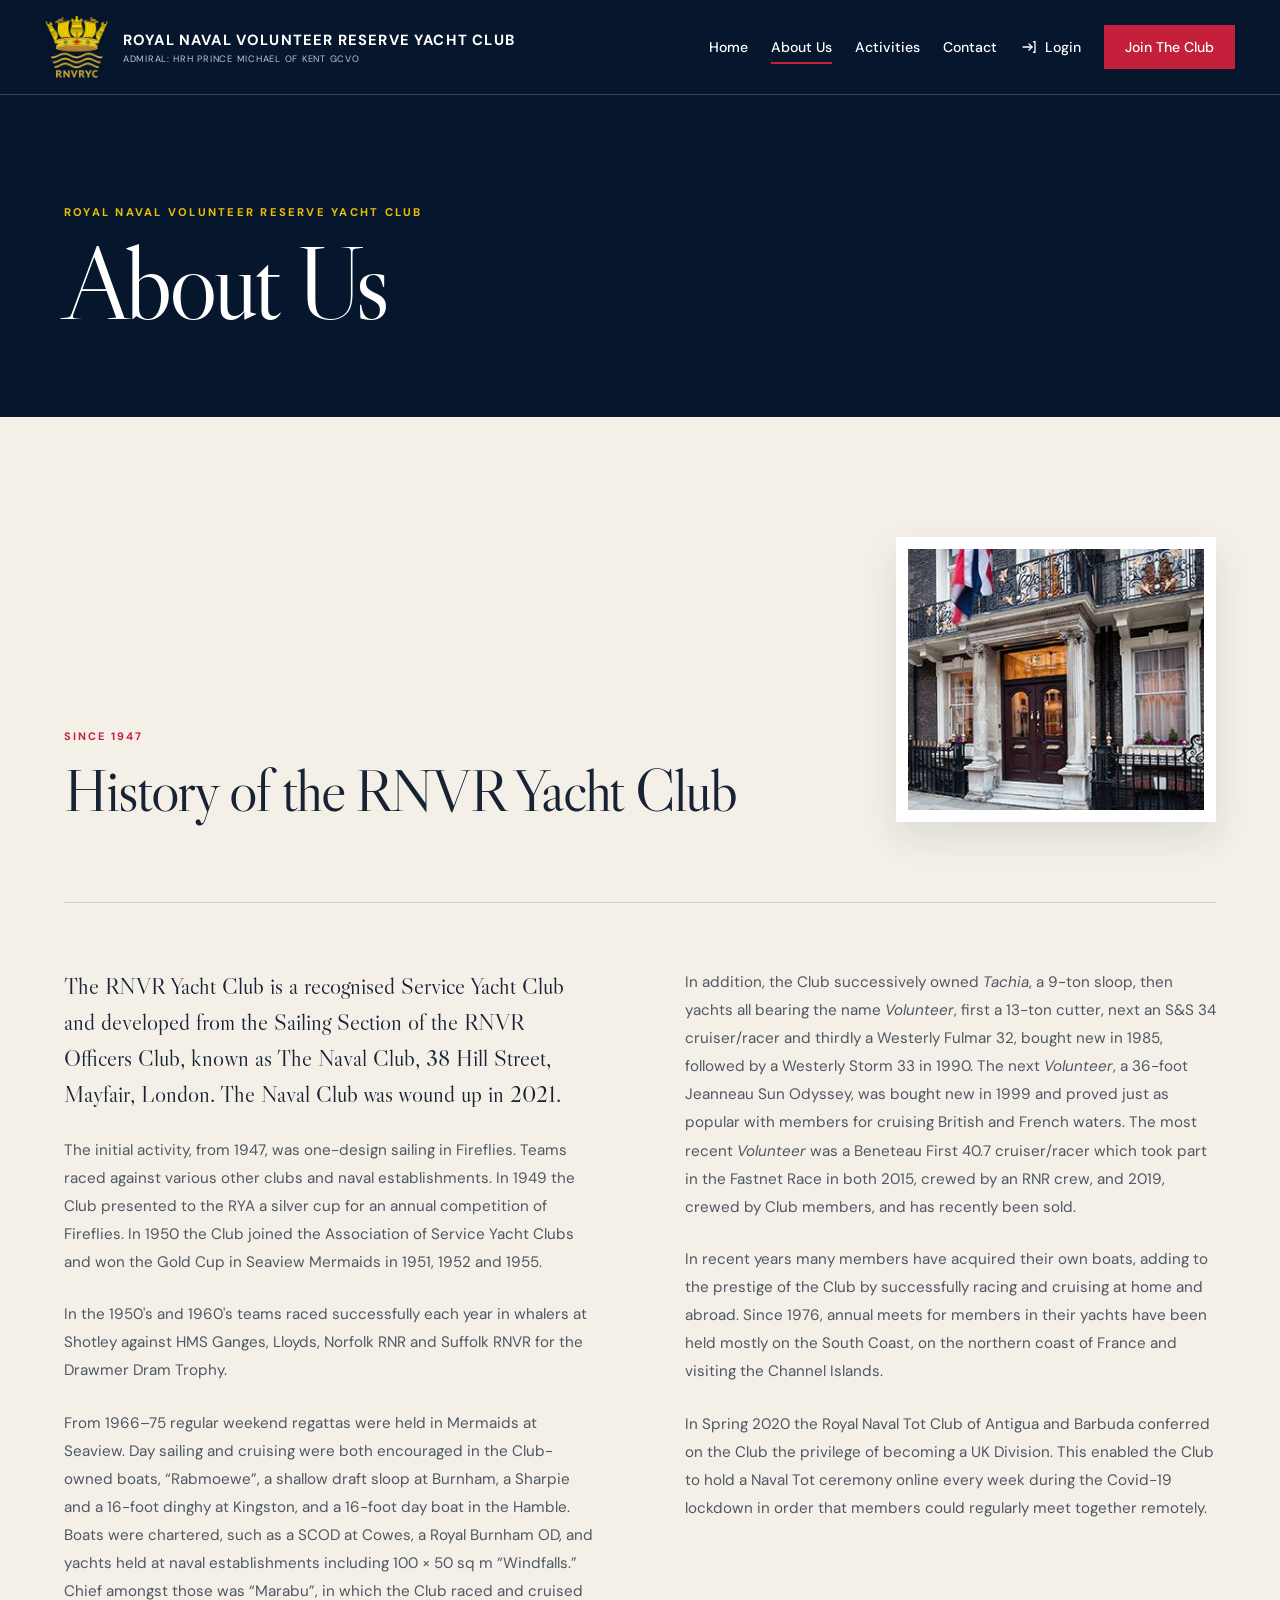
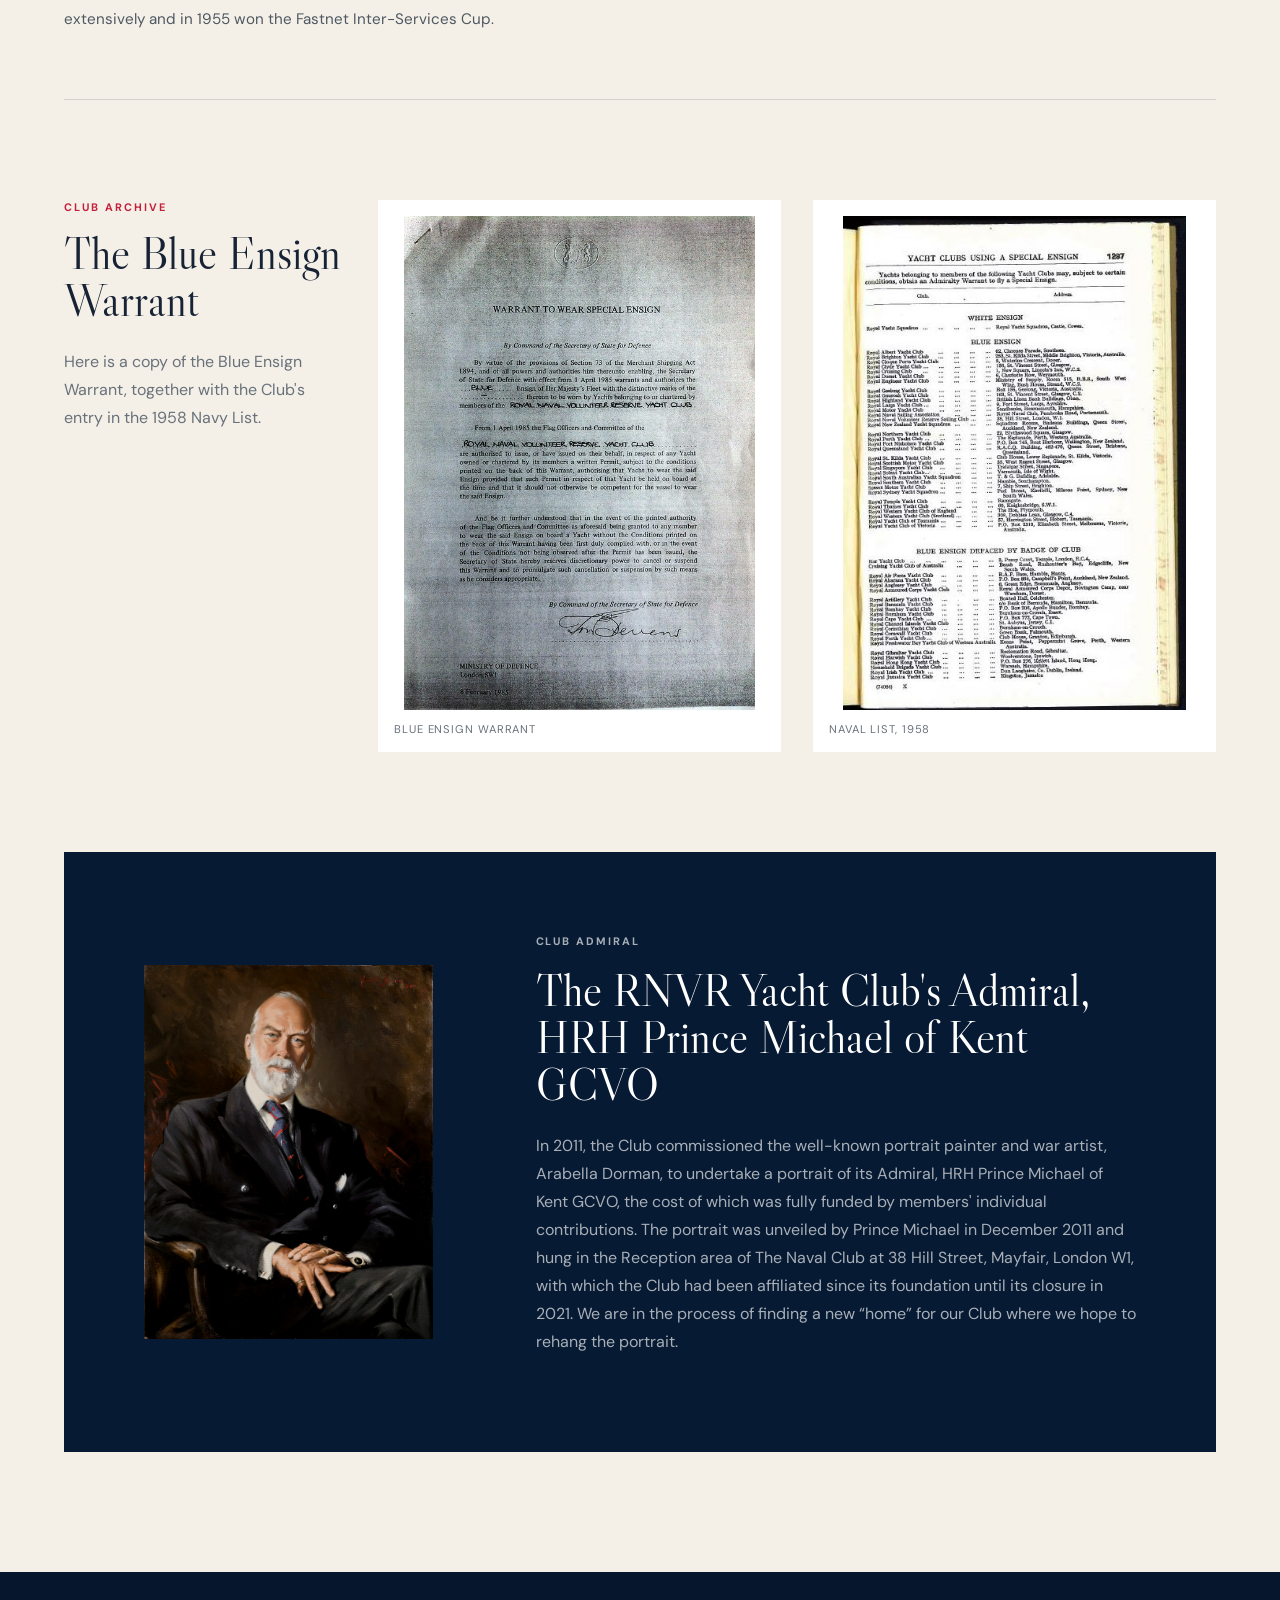
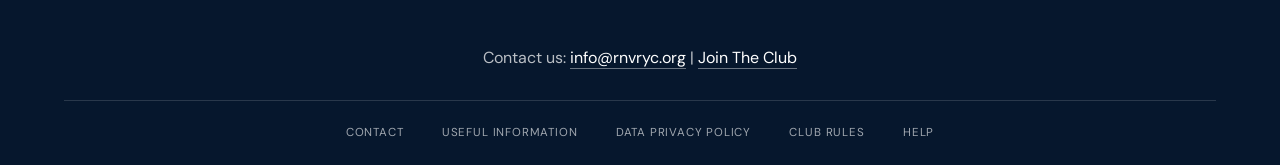
==== commit b8d955fc: "updates" ====
--- a/about.html
+++ b/about.html
@@ -9,7 +9,7 @@
   <link rel="preconnect" href="https://fonts.googleapis.com">
   <link rel="preconnect" href="https://fonts.gstatic.com" crossorigin>
   <link href="https://fonts.googleapis.com/css2?family=DM+Sans:wght@400;500;600;700&amp;family=Libre+Caslon+Display&amp;display=swap" rel="stylesheet">
-  <link rel="stylesheet" href="styles.css">
+  <link rel="stylesheet" href="styles.css?v=20260710-revert-red">
 </head>
 <body class="info-page about-page">
   <a class="skip-link" href="#main">Skip to content</a>
@@ -20,7 +20,7 @@
         <span><strong>Royal Naval Volunteer Reserve Yacht Club</strong><small>Admiral: HRH Prince Michael of Kent GCVO</small></span>
       </a>
       <button class="menu-toggle" type="button" aria-expanded="false" aria-controls="primary-nav"><span></span><span></span><span></span><b>Menu</b></button>
-      <nav id="primary-nav" class="primary-nav" aria-label="Main navigation"><a href="index.html">Home</a><a class="active" href="about.html">About Us</a><a href="activities.html">Activities</a><a href="contact.html">Contact</a><a class="member-link login-link" href="https://www.rnvryc.org/Sys/Login"><svg viewBox="0 0 24 24" aria-hidden="true"><path d="M4 12h12"></path><path d="m12 8 4 4-4 4"></path><path d="M18 5h2v14h-2"></path></svg><span>Login</span></a><a class="nav-join" href="join.html">Join</a></nav>
+      <nav id="primary-nav" class="primary-nav" aria-label="Main navigation"><a href="index.html">Home</a><a class="active" href="about.html">About Us</a><a href="activities.html">Activities</a><a href="contact.html">Contact</a><a class="member-link login-link" href="https://www.rnvryc.org/Sys/Login"><svg viewBox="0 0 24 24" aria-hidden="true"><path d="M4 12h12"></path><path d="m12 8 4 4-4 4"></path><path d="M18 5h2v14h-2"></path></svg><span>Login</span></a><a class="nav-join" href="join.html">Join The Club</a></nav>
     </div>
   </header>
 
@@ -71,7 +71,7 @@
   </main>
 
   <footer>
-    <p class="exact-contact">Contact us: <a href="mailto:info@rnvryc.org">info@rnvryc.org</a> | <a href="join.html">Join</a></p>
+    <p class="exact-contact">Contact us: <a href="mailto:info@rnvryc.org">info@rnvryc.org</a> | <a href="join.html">Join The Club</a></p>
     <nav class="footer-nav" aria-label="Footer navigation">
       <a href="contact.html">Contact</a><a href="useful-information.html">Useful information</a><a href="privacy.html">Data Privacy Policy</a><a href="club-rules.html">Club Rules</a><a href="help.html">Help</a>
     </nav>
--- a/styles.css
+++ b/styles.css
@@ -3,6 +3,7 @@
   --navy-2: #0d294d;
   --brand-blue: #06172d;
   --red: #c4203b;
+  --gold: #e9c004;
   --cream: #f4f0e8;
   --paper: #fbfaf7;
   --ink: #172334;
@@ -39,13 +40,13 @@
 .dropdown a:hover { background: var(--cream); }
 .nav-group:hover .dropdown, .nav-group:focus-within .dropdown, .nav-group.open .dropdown { opacity: 1; visibility: visible; transform: none; }
 .nav-join { padding: 12px 20px !important; border: 1px solid var(--red) !important; background: var(--red) !important; }
-.nav-join:hover { border-color: #a9142d !important; background: #a9142d !important; }
+.nav-join:hover { border-color: #d60000 !important; background: #d60000 !important; }
 .member-link { opacity: 1; }
 .menu-toggle { display: none; border: 0; background: none; color: white; }
 
 .hero { position: relative; min-height: 780px; height: 94vh; color: white; overflow: hidden; background: var(--navy); }
 .hero-image { position: absolute; inset: 0; height: 100%; object-fit: cover; object-position: center; transform: scale(1.03); }
-.hero-overlay { position: absolute; inset: 0; background: linear-gradient(90deg, rgba(3,17,36,.88) 0%, rgba(4,19,40,.53) 48%, rgba(5,20,40,.18) 100%), linear-gradient(0deg, rgba(4,18,38,.52), transparent 48%); }
+.hero-overlay { position: absolute; inset: 0; background: linear-gradient(90deg, rgba(34,36,87,.9) 0%, rgba(34,36,87,.55) 48%, rgba(34,36,87,.18) 100%), linear-gradient(0deg, rgba(34,36,87,.52), transparent 48%); }
 .hero::after { content: ""; position: absolute; bottom: 0; left: 0; width: 100%; height: 6px; background: linear-gradient(90deg, var(--red) 0 30%, white 30% 65%, #244c86 65%); }
 .hero-content { position: relative; z-index: 2; max-width: 1440px; height: 100%; margin: auto; padding: 185px 7vw 100px; display: flex; flex-direction: column; justify-content: center; align-items: flex-start; }
 .eyebrow, .kicker { margin: 0 0 1.1rem; color: var(--red); font-size: .73rem; font-weight: 700; letter-spacing: .2em; text-transform: uppercase; }
@@ -78,7 +79,7 @@
 .hero-actions { display: flex; gap: 12px; flex-wrap: wrap; }
 .button { display: inline-flex; align-items: center; justify-content: center; gap: 2.2rem; min-height: 54px; padding: 0 23px; font-size: .78rem; font-weight: 700; letter-spacing: .06em; text-transform: uppercase; transition: .25s; }
 .button-primary { background: var(--red); color: white; }
-.button-primary:hover { background: #a9142d; transform: translateY(-2px); }
+.button-primary:hover { background: #d60000; transform: translateY(-2px); }
 .button-ghost { color: white; border: 1px solid rgba(255,255,255,.52); }
 .button-ghost:hover { background: white; color: var(--navy); }
 .scroll-cue { position: absolute; z-index: 2; right: 4vw; bottom: 45px; display: flex; flex-direction: column; align-items: center; gap: 9px; text-transform: uppercase; font-size: .62rem; letter-spacing: .22em; }
@@ -89,8 +90,9 @@
 .section-label span { color: var(--red); }
 .section-label::after { content: ""; width: 60px; height: 1px; background: var(--line); }
 .section-label.light { color: rgba(255,255,255,.55); }
+.section-label.light span { color: var(--gold); }
 .section-label.light::after { background: rgba(255,255,255,.25); }
-.exact-intro { position: relative; display: grid; grid-template-columns: .65fr 1.35fr; gap: clamp(3rem, 7vw, 7rem); align-items: start; background: var(--paper); }
+.exact-intro { position: relative; display: grid; grid-template-columns: 1.35fr .65fr; gap: clamp(3rem, 7vw, 7rem); align-items: start; background: var(--paper); }
 .exact-intro .intro-rule { width: 110px; height: 2px; margin-bottom: 3rem; background: linear-gradient(90deg, var(--red) 0 38%, var(--navy) 38% 100%); }
 .club-title-row { display: flex; align-items: center; gap: 1.5rem; margin-bottom: 2.3rem; }
 .club-overview h2 { max-width: 600px; margin: 0; }
@@ -100,7 +102,7 @@
 .admiral-feature img { width: 100%; aspect-ratio: 4 / 4.6; object-fit: cover; object-position: center 22%; }
 .admiral-feature > div { padding: clamp(1.5rem, 2.5vw, 2.25rem); }
 .admiral-feature h3 { margin: 0 0 1rem; font-family: var(--serif); font-size: clamp(1.45rem, 2vw, 2rem); font-weight: 400; line-height: 1.1; }
-.admiral-feature p { margin: 0; color: rgba(255,255,255,.68); font-family: var(--serif); font-size: .74rem; font-style: italic; line-height: 1.65; }
+.admiral-feature p { margin: 0; color: rgba(255,255,255,.74); font-family: var(--sans); font-size: .74rem; line-height: 1.65; }
 .intro-grid { display: grid; grid-template-columns: 1.1fr .9fr; gap: clamp(3rem, 8vw, 8rem); }
 h2 { margin: 0; font-family: var(--serif); font-size: clamp(2.8rem, 4.7vw, 5rem); font-weight: 400; line-height: 1.04; letter-spacing: -.035em; }
 .intro-copy { padding-top: 2.1rem; color: var(--muted); font-size: 1rem; line-height: 1.8; }
@@ -146,26 +148,26 @@
 .experience-card::after { content: ""; position: absolute; inset: 0; background: linear-gradient(0deg, rgba(3,15,31,.88), transparent 65%); }
 .experience-card:hover img { transform: scale(1.04); }
 .experience-card > div { position: absolute; z-index: 2; left: 32px; right: 28px; bottom: 28px; }
-.experience-card p { margin: 0 0 7px; color: #e5b4bc; font-size: .65rem; font-weight: 700; letter-spacing: .16em; text-transform: uppercase; }
+.experience-card p { margin: 0 0 7px; color: var(--gold); font-size: .65rem; font-weight: 700; letter-spacing: .16em; text-transform: uppercase; }
 .experience-card h3 { margin: 0; font-family: var(--serif); font-size: 2rem; font-weight: 400; }
 .card-number { position: absolute; z-index: 2; top: 24px; left: 25px; font-size: .65rem; letter-spacing: .12em; }
 .round-arrow { position: absolute; right: 0; bottom: 0; width: 44px; height: 44px; border: 1px solid rgba(255,255,255,.6); border-radius: 50%; display: grid; place-items: center; }
 .card-wide { grid-column: 1 / -1; }
 .card-wide img { object-position: center 40%; }
 
-.benefits { background: #122b4b; color: white; }
+.benefits { background: var(--brand-blue); color: white; }
 .benefits-heading { margin-bottom: 70px; }
 .benefits-heading > p { color: rgba(255,255,255,.62); line-height: 1.75; }
 .benefit-list { border-top: 1px solid rgba(255,255,255,.2); }
 .benefit-list > div { display: grid; grid-template-columns: .25fr 1fr 1fr; gap: 2rem; align-items: start; padding: 28px 0; border-bottom: 1px solid rgba(255,255,255,.15); }
-.benefit-list span { color: var(--red); font-size: .68rem; }
+.benefit-list span { color: var(--gold); font-size: .68rem; }
 .benefit-list strong { font-family: var(--serif); font-size: 1.45rem; font-weight: 400; }
 .benefit-list p { margin: 0; color: rgba(255,255,255,.55); font-size: .9rem; line-height: 1.6; }
 .benefits-copy { display: grid; grid-template-columns: 1fr 1fr; gap: 3rem; max-width: 980px; margin-top: 2.2rem; color: rgba(255,255,255,.68); line-height: 1.75; }
 .benefits-copy p { margin: 0; }
 .exact-benefits { display: grid; grid-template-columns: repeat(4, 1fr); gap: 14px; margin: 0; padding: 0; list-style: none; counter-reset: benefits; }
 .exact-benefits li { position: relative; min-height: 245px; padding: 70px 24px 26px; border: 1px solid rgba(255,255,255,.16); background: rgba(255,255,255,.045); font-family: var(--serif); font-size: 1.2rem; line-height: 1.45; counter-increment: benefits; transition: transform .25s, background .25s, border-color .25s; }
-.exact-benefits li::before { content: counter(benefits, decimal-leading-zero); position: absolute; top: 24px; left: 24px; color: var(--red); font-family: var(--sans); font-size: .66rem; letter-spacing: .1em; }
+.exact-benefits li::before { content: counter(benefits, decimal-leading-zero); position: absolute; top: 24px; left: 24px; color: var(--gold); font-family: var(--sans); font-size: .66rem; letter-spacing: .1em; }
 .exact-benefits li::after { content: ""; position: absolute; top: 30px; right: 24px; width: 34px; height: 1px; background: rgba(255,255,255,.25); }
 .exact-benefits li:hover { transform: translateY(-4px); border-color: rgba(255,255,255,.35); background: rgba(255,255,255,.08); }
 .six-cards { grid-template-columns: repeat(3, 1fr); grid-auto-rows: 320px; }
@@ -183,18 +185,18 @@
 
 .events-section { background: var(--brand-blue); color: white; }
 .events-heading { display: grid; grid-template-columns: .35fr 1.65fr; gap: 3rem; align-items: end; margin-bottom: 55px; }
-.events-label { margin: 0 0 .7rem; color: var(--red); font-size: .7rem; font-weight: 700; letter-spacing: .2em; text-transform: uppercase; }
+.events-label { margin: 0 0 .7rem; color: var(--gold); font-size: .7rem; font-weight: 700; letter-spacing: .2em; text-transform: uppercase; }
 .events-table { width: 100%; border-collapse: collapse; border-top: 2px solid rgba(255,255,255,.75); }
 .events-table th { padding: 18px 20px; color: rgba(255,255,255,.48); font-size: .65rem; font-weight: 700; letter-spacing: .12em; text-align: left; text-transform: uppercase; }
 .events-table th:first-child { width: 18%; }
 .events-table th:nth-child(2) { width: 39%; }
 .events-table td { padding: 22px 20px; border-top: 1px solid rgba(255,255,255,.14); font-size: .9rem; line-height: 1.5; vertical-align: top; }
-.events-table td:first-child { color: var(--red); font-size: .76rem; font-weight: 700; letter-spacing: .04em; white-space: nowrap; }
+.events-table td:first-child { color: var(--gold); font-size: .76rem; font-weight: 700; letter-spacing: .04em; white-space: nowrap; }
 .events-table td:nth-child(2) { color: white; font-family: var(--serif); font-size: 1.15rem; }
 .events-table td:last-child { color: rgba(255,255,255,.58); }
 .events-table tbody tr { transition: background .2s; }
 .events-table tbody tr:hover { background: rgba(255,255,255,.055); }
-.event-type { color: var(--red); font-family: var(--sans); font-size: .62rem; font-weight: 700; letter-spacing: .08em; white-space: nowrap; }
+.event-type { color: var(--gold); font-family: var(--sans); font-size: .62rem; font-weight: 700; letter-spacing: .08em; white-space: nowrap; }
 
 .join-now { background: var(--paper); }
 .join-heading { display: grid; grid-template-columns: 1.25fr .75fr; gap: 8vw; align-items: end; margin-bottom: 65px; }
@@ -258,7 +260,7 @@
 .privacy-header { position: absolute; }
 .privacy-home { display: inline-flex; align-items: center; gap: 1.2rem; padding-bottom: 5px; border-bottom: 1px solid rgba(255,255,255,.5); font-size: .76rem; font-weight: 700; letter-spacing: .06em; text-transform: uppercase; }
 .policy-hero { padding: 210px max(5vw, calc((100vw - 1280px)/2)) 100px; background: var(--brand-blue); color: white; }
-.policy-hero > p:first-child { margin: 0 0 1.3rem; color: #e7aab5; font-size: .7rem; font-weight: 700; letter-spacing: .2em; text-transform: uppercase; }
+.policy-hero > p:first-child { margin: 0 0 1.3rem; color: var(--gold); font-size: .7rem; font-weight: 700; letter-spacing: .2em; text-transform: uppercase; }
 .policy-hero h1 { max-width: 900px; margin: 0; font-family: var(--serif); font-size: clamp(4rem, 8vw, 7.5rem); font-weight: 400; line-height: .95; letter-spacing: -.045em; }
 .policy-date { margin: 2rem 0 0; color: rgba(255,255,255,.58); font-size: .78rem; }
 .policy-layout { display: grid; grid-template-columns: 280px minmax(0, 820px); justify-content: center; gap: clamp(4rem, 8vw, 9rem); padding: 110px max(5vw, calc((100vw - 1280px)/2)); }
@@ -285,7 +287,7 @@
 
 .info-page { background: var(--paper); }
 .info-hero { padding: 205px max(5vw, calc((100vw - 1280px)/2)) 85px; background: var(--brand-blue); color: white; }
-.info-hero p { margin: 0 0 1rem; color: #e7aab5; font-size: .7rem; font-weight: 700; letter-spacing: .2em; text-transform: uppercase; }
+.info-hero p { margin: 0 0 1rem; color: var(--gold); font-size: .7rem; font-weight: 700; letter-spacing: .2em; text-transform: uppercase; }
 .info-hero h1 { margin: 0; font-family: var(--serif); font-size: clamp(4rem, 8vw, 7.2rem); font-weight: 400; line-height: .95; letter-spacing: -.045em; }
 .info-content { padding: 100px max(5vw, calc((100vw - 1280px)/2)); }
 .info-intro { display: grid; grid-template-columns: 1fr 1fr; gap: 8vw; align-items: start; margin-bottom: 65px; }
@@ -333,7 +335,7 @@
 .activities-hero > img, .activities-hero > div { position: absolute; inset: 0; width: 100%; height: 100%; object-fit: cover; }
 .activities-hero > div { background: linear-gradient(90deg, rgba(4,19,40,.82), rgba(4,19,40,.22)); }
 .activities-hero > section { position: relative; z-index: 1; width: 100%; padding: 180px max(5vw, calc((100vw - 1280px)/2)) 90px; }
-.activities-hero p { margin: 0 0 1rem; color: #e7aab5; font-size: .7rem; font-weight: 700; letter-spacing: .2em; text-transform: uppercase; }
+.activities-hero p { margin: 0 0 1rem; color: var(--gold); font-size: .7rem; font-weight: 700; letter-spacing: .2em; text-transform: uppercase; }
 .activities-hero h1 { margin: 0; font-family: var(--serif); font-size: clamp(5rem, 10vw, 9rem); font-weight: 400; line-height: .9; letter-spacing: -.05em; }
 .activity-intro { display: grid; grid-template-columns: 1.2fr .8fr; gap: 8vw; align-items: end; }
 .activity-intro > p { margin: 0; color: var(--muted); font-size: 1.05rem; line-height: 1.8; }
@@ -354,7 +356,7 @@
 .join-page-hero > img, .join-page-hero > div { position: absolute; inset: 0; width: 100%; height: 100%; object-fit: cover; }
 .join-page-hero > div { background: linear-gradient(90deg, rgba(4,19,40,.86), rgba(4,19,40,.35)); }
 .join-page-hero > section { position: relative; z-index: 1; width: 100%; padding: 180px max(5vw, calc((100vw - 1280px)/2)) 90px; }
-.join-page-hero p { margin: 0 0 1rem; color: #e7aab5; font-size: .7rem; font-weight: 700; letter-spacing: .2em; text-transform: uppercase; }
+.join-page-hero p { margin: 0 0 1rem; color: var(--gold); font-size: .7rem; font-weight: 700; letter-spacing: .2em; text-transform: uppercase; }
 .join-page-hero h1 { margin: 0; font-family: var(--serif); font-size: clamp(5rem, 10vw, 9rem); font-weight: 400; line-height: .9; letter-spacing: -.05em; }
 .join-page-content { background: var(--paper); }
 .join-policy-links { display: flex; gap: 12px; flex-wrap: wrap; margin-top: 25px !important; }
@@ -371,6 +373,7 @@
 .join-process strong { color: var(--ink); }
 .join-application { margin-top: 100px; padding: 50px; display: flex; align-items: center; justify-content: space-between; gap: 2rem; background: var(--navy); color: white; }
 .join-application h2 { color: white; }
+.join-application .join-label { color: var(--gold); }
 
 @media (max-width: 1050px) {
   .menu-toggle { display: flex; position: relative; z-index: 2; width: 52px; height: 52px; align-items: center; justify-content: center; flex-direction: column; gap: 5px; cursor: pointer; }
@@ -391,7 +394,7 @@
   .nav-group.open:hover .dropdown { max-height: 300px; padding: 8px 0; }
   .programme { grid-template-columns: 1fr; }
   .programme-image { min-height: 560px; }
-  .exact-intro { grid-template-columns: 1fr 1fr; }
+  .exact-intro { grid-template-columns: 1.35fr .65fr; }
   .exact-benefits { grid-template-columns: repeat(2, 1fr); }
   .experiences-heading { grid-template-columns: 1fr 2fr; }
   .experiences-heading > p { grid-column: 2; }
